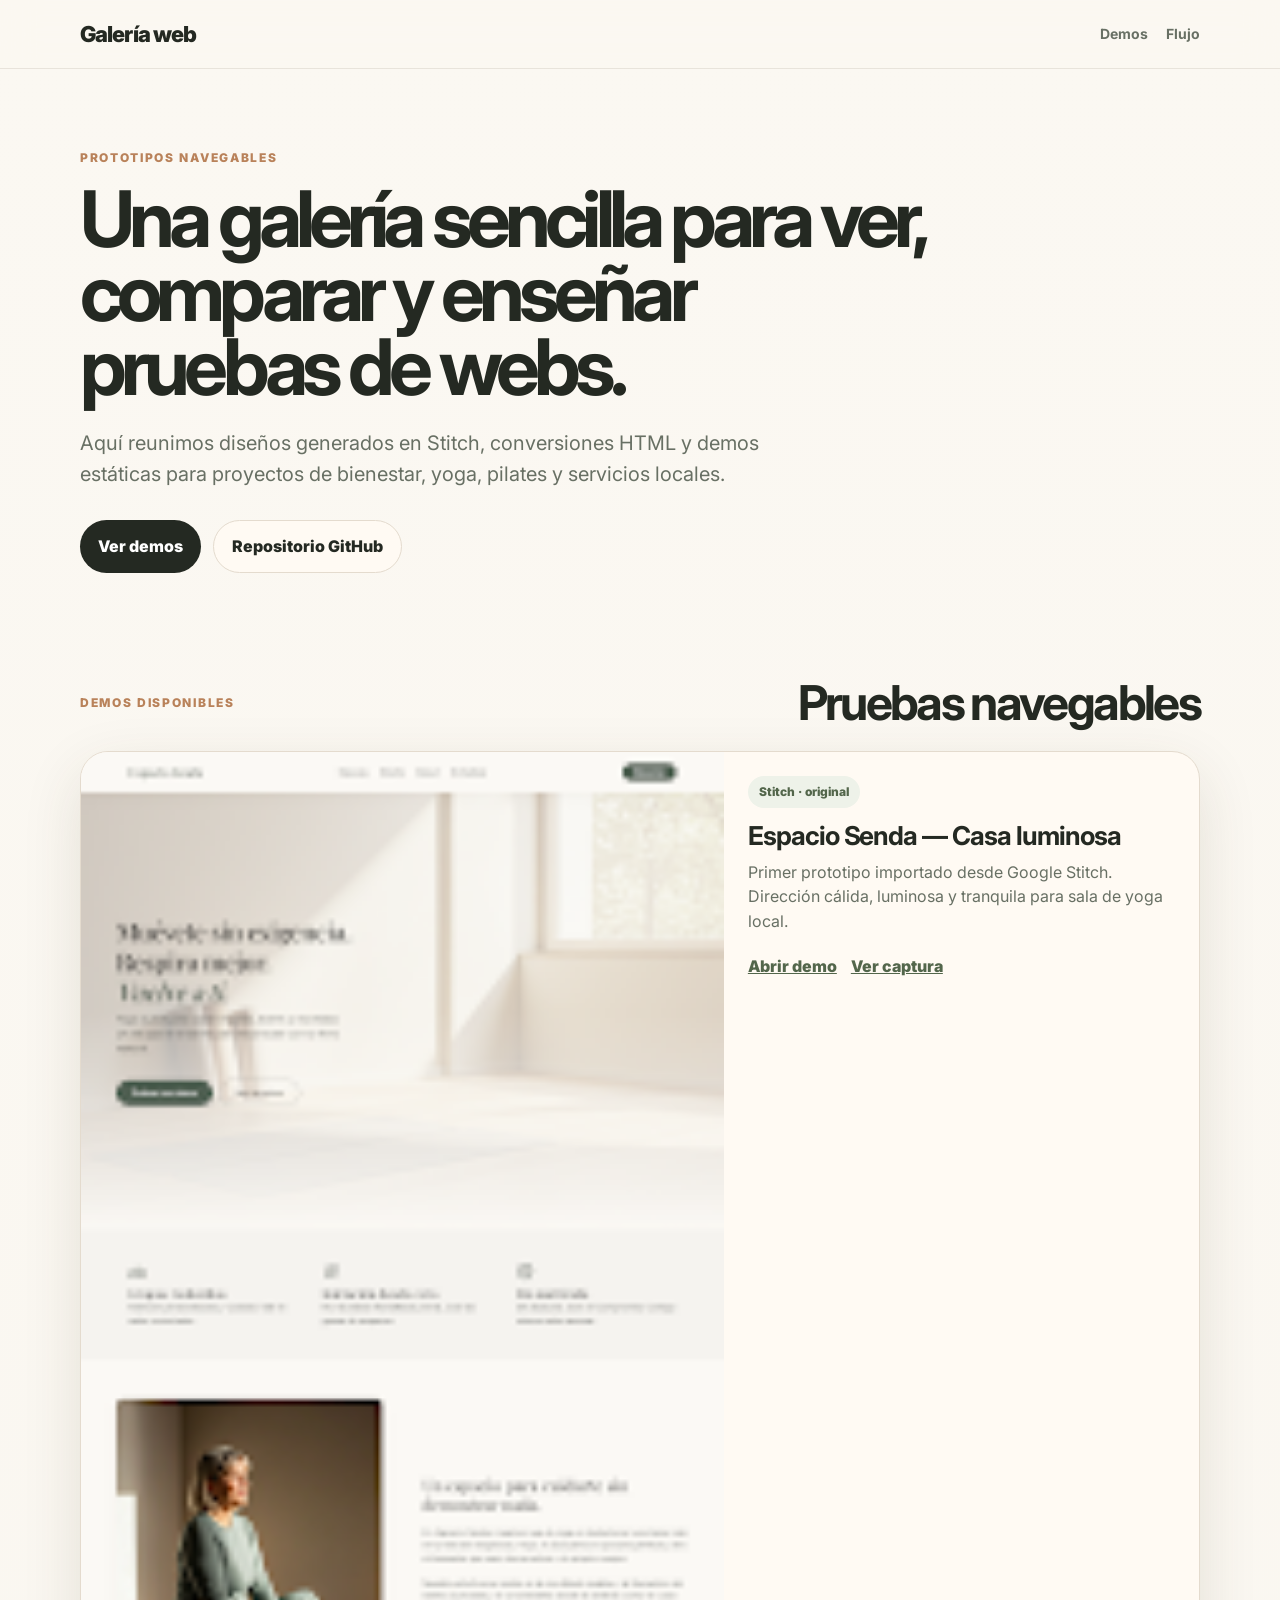
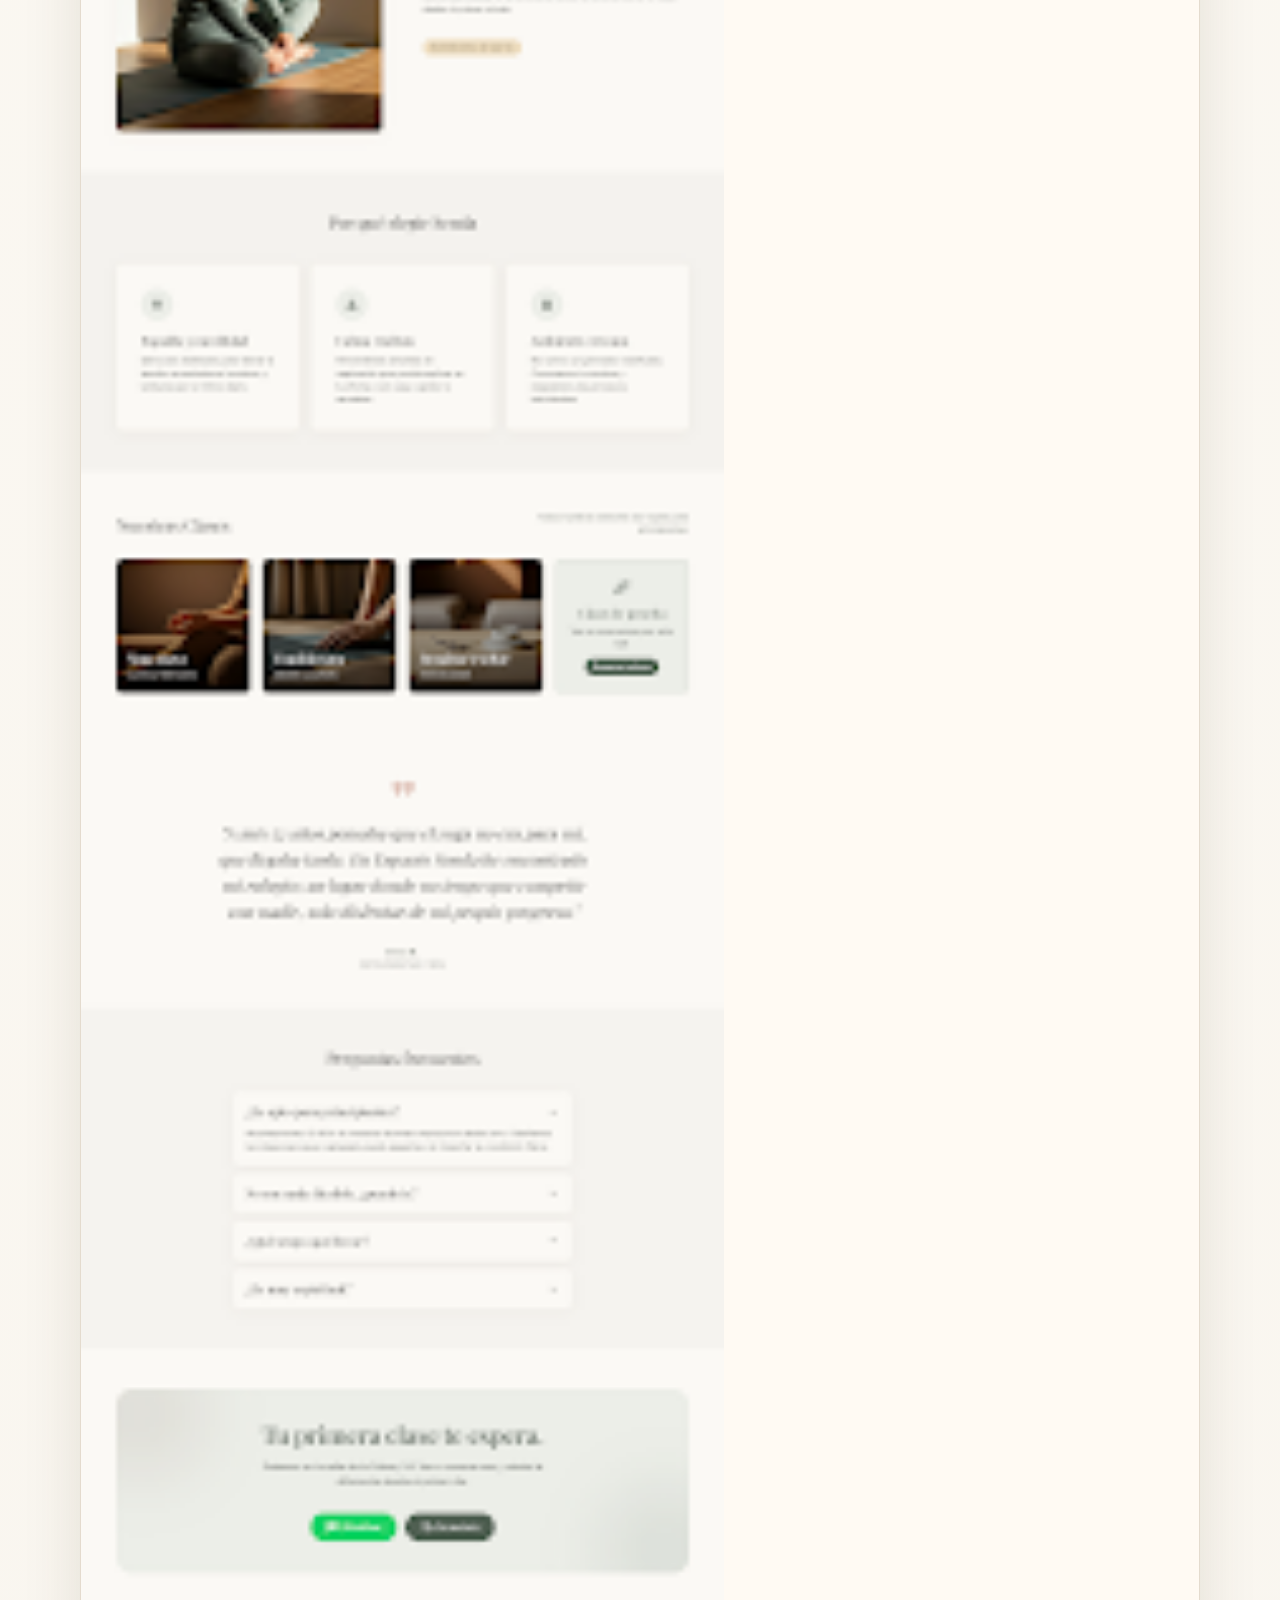
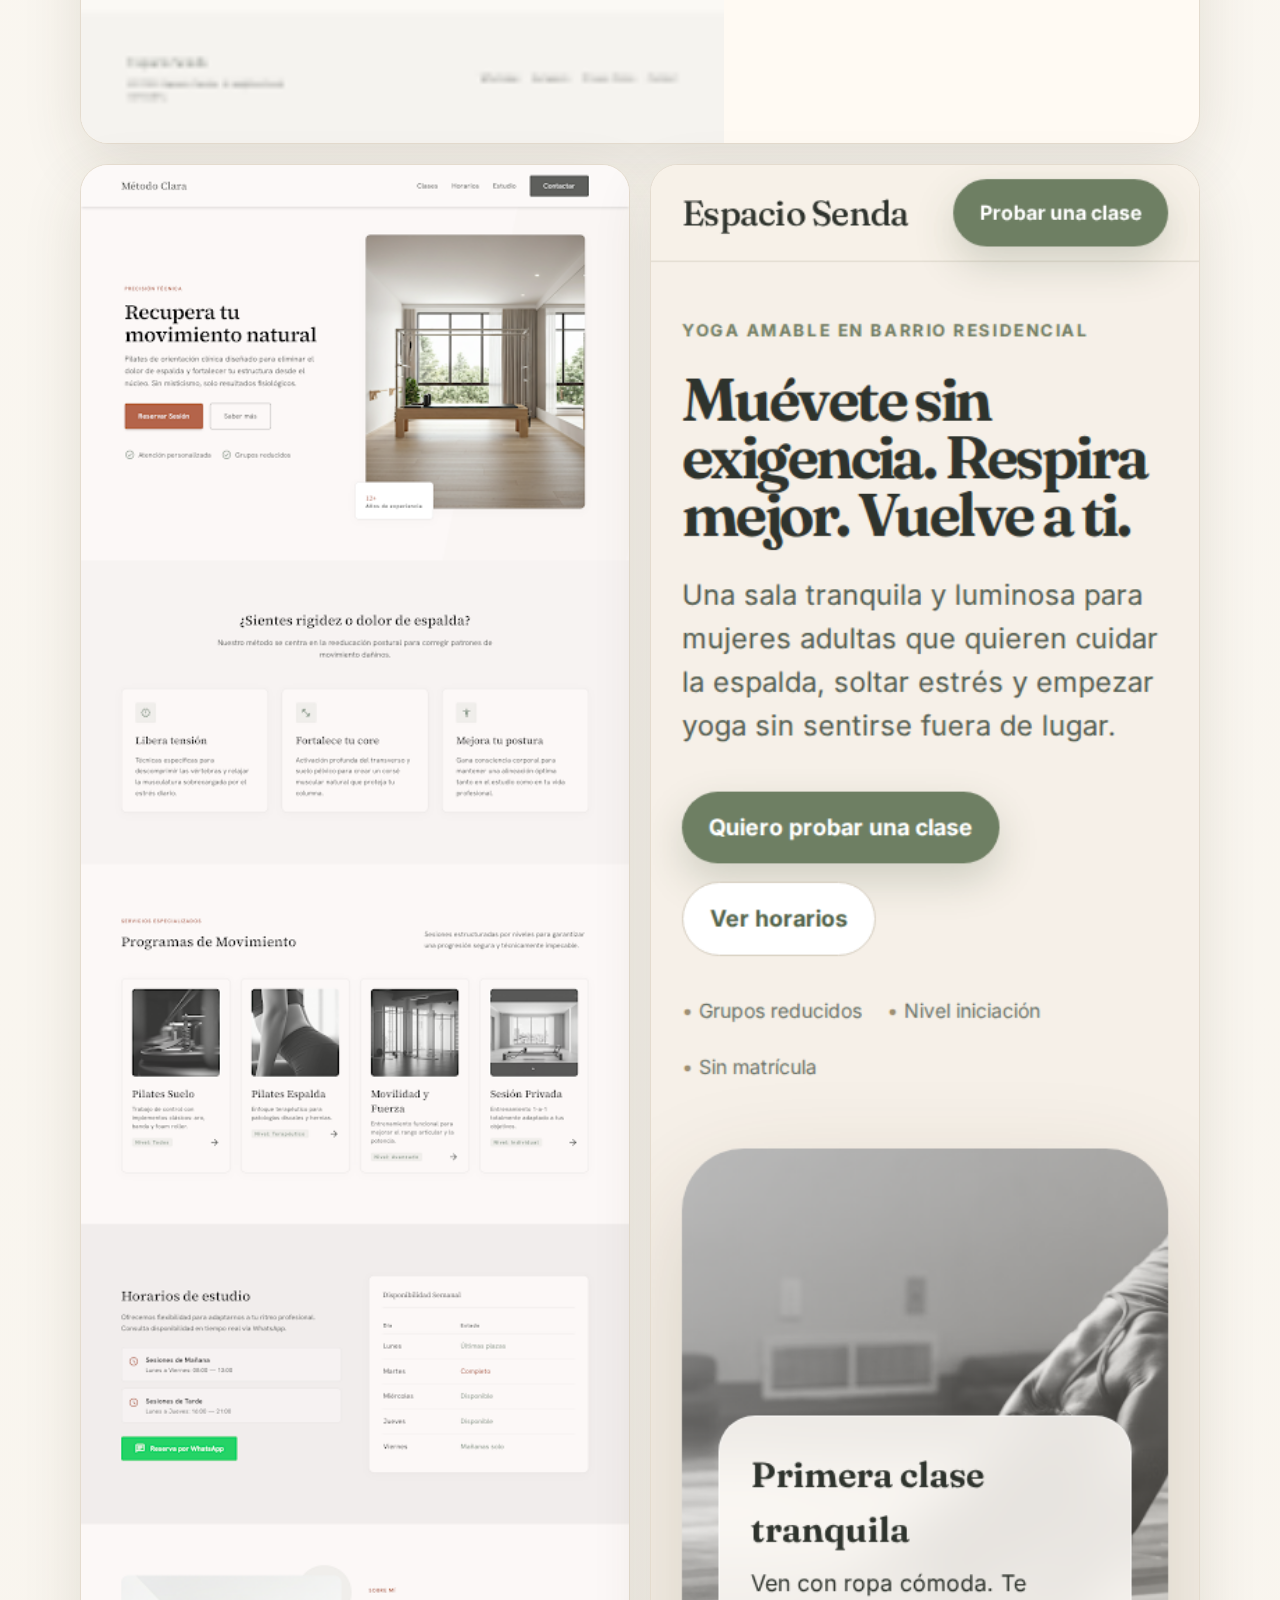
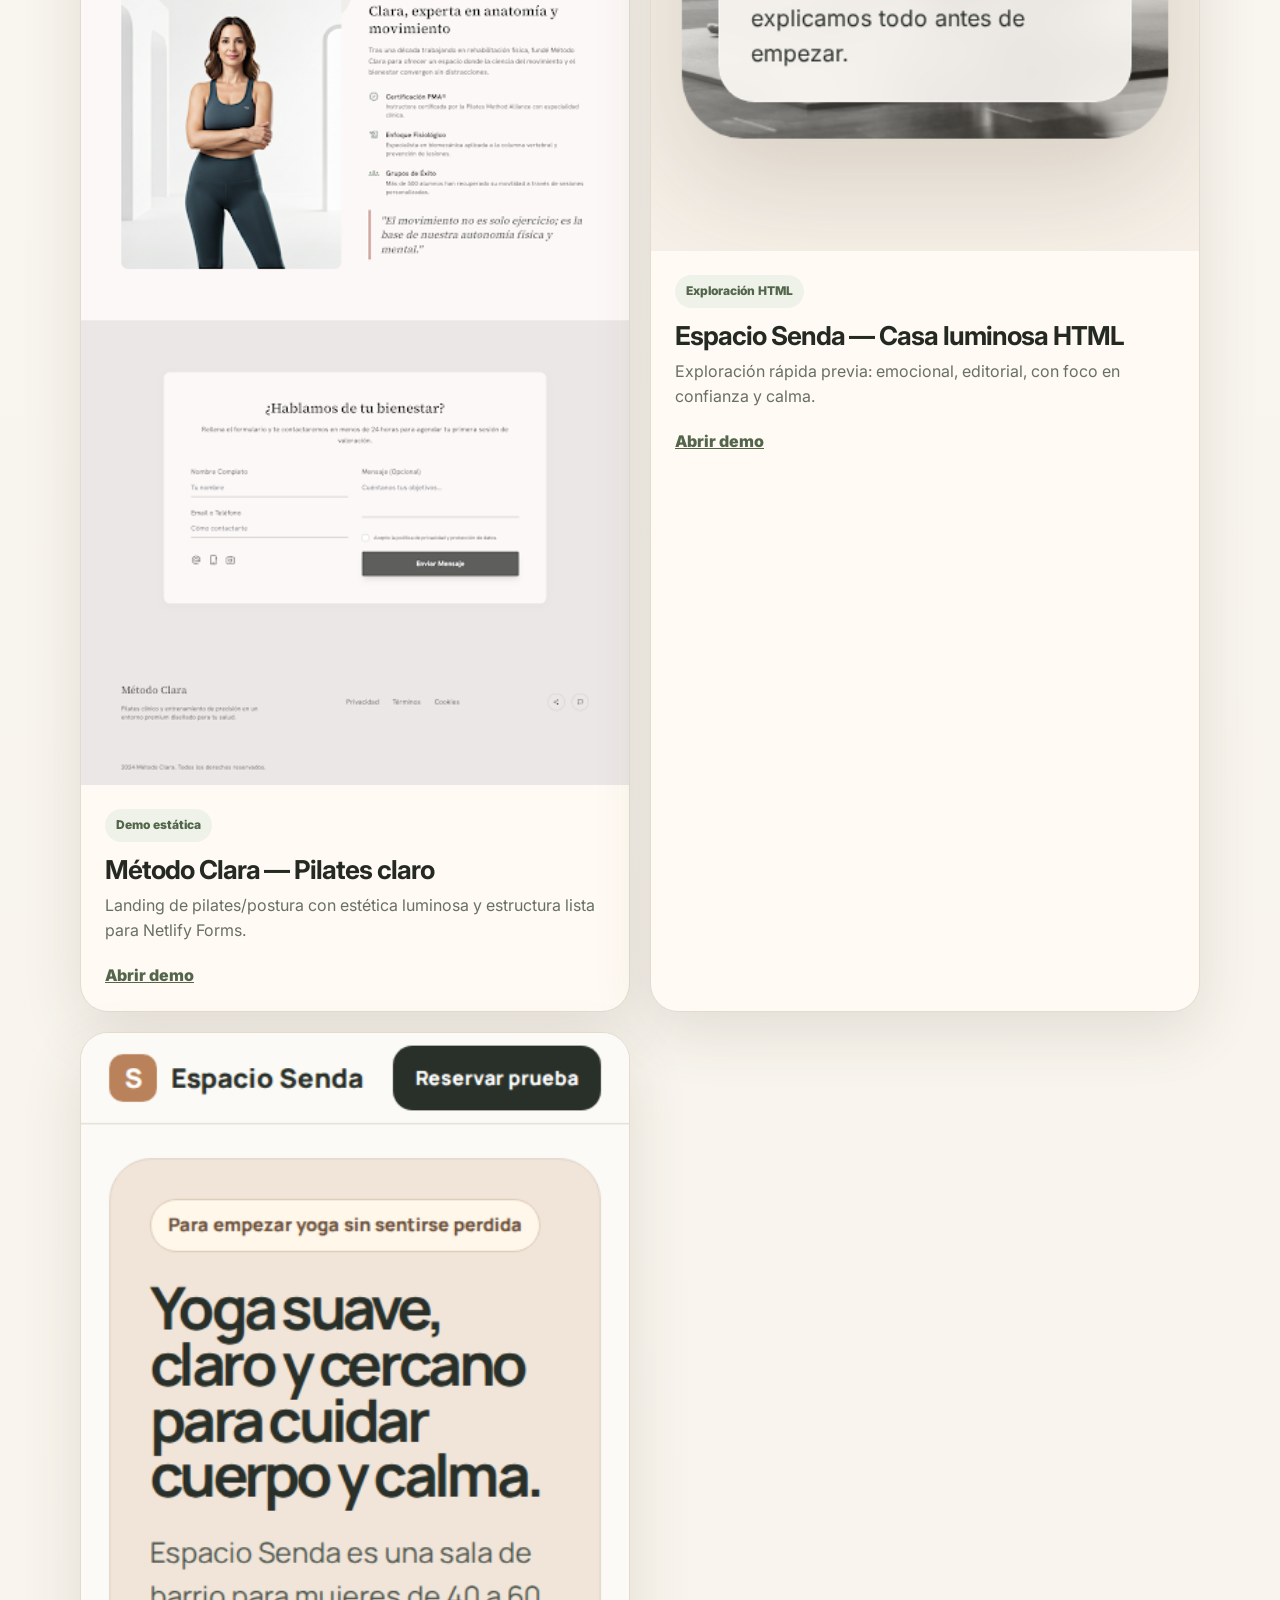
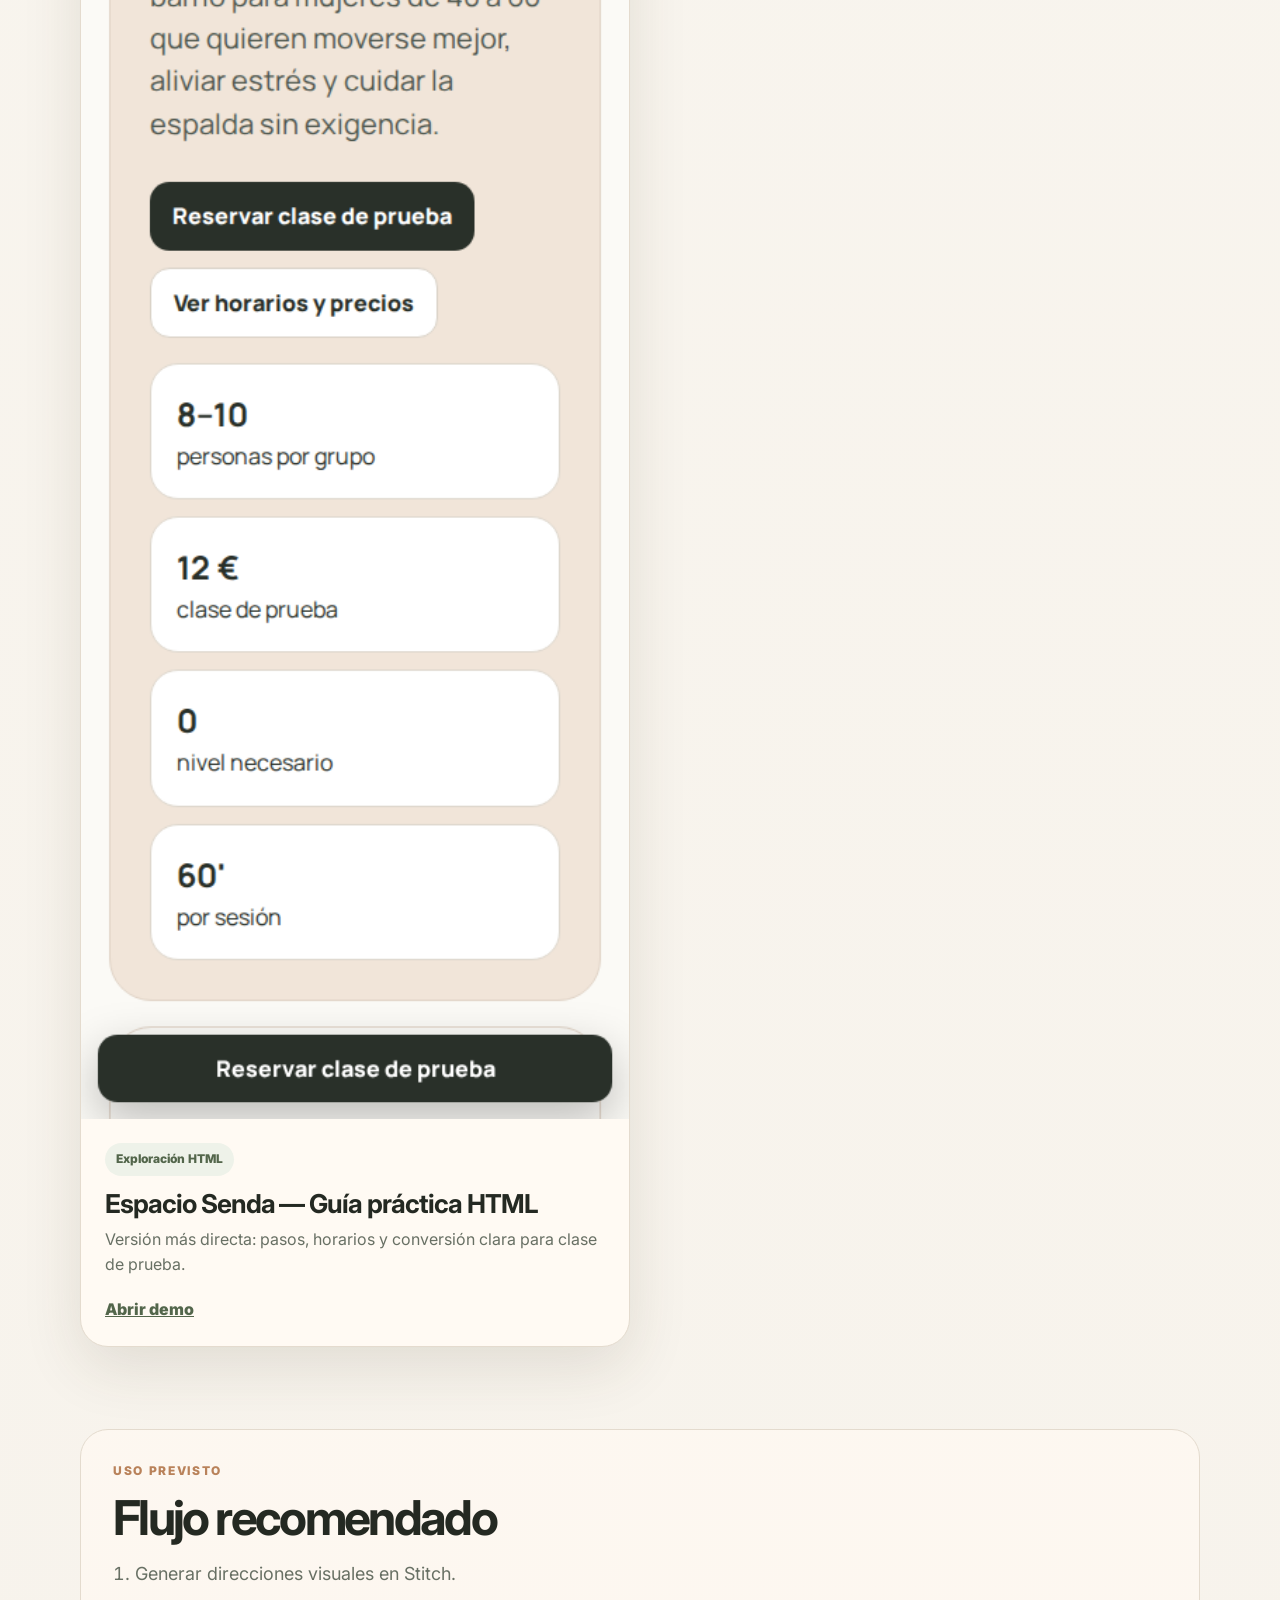
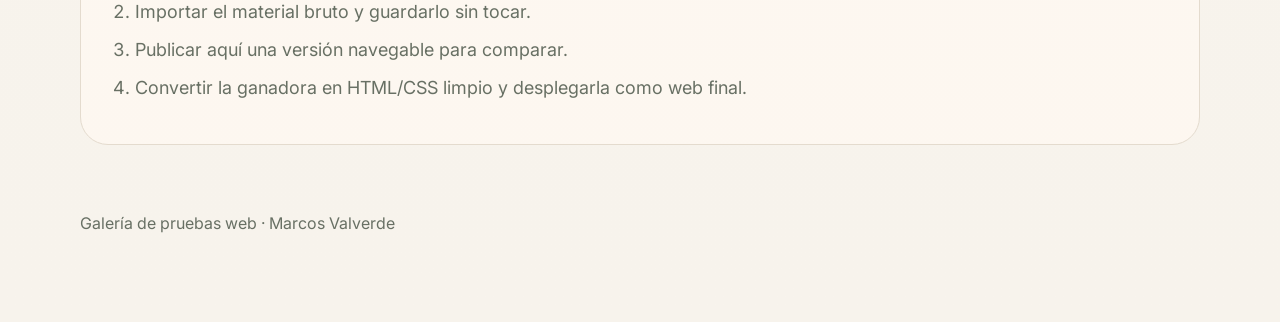
==== index.html @ 59565607 "feat: create web demos gallery" ====
<!doctype html>
<html lang="es">
<head>
  <meta charset="utf-8">
  <meta name="viewport" content="width=device-width, initial-scale=1">
  <title>Galería de webs · Marcos Valverde</title>
  <meta name="description" content="Galería de prototipos y demos web para proyectos de bienestar, yoga, pilates y pequeños negocios.">
  <link rel="preconnect" href="https://fonts.googleapis.com">
  <link rel="preconnect" href="https://fonts.gstatic.com" crossorigin>
  <link href="https://fonts.googleapis.com/css2?family=Inter:wght@400;500;600;700;800&display=swap" rel="stylesheet">
  <link rel="stylesheet" href="./styles.css">
</head>
<body>
  <header class="site-header">
    <div class="wrap nav">
      <a class="brand" href="./">Galería web</a>
      <nav aria-label="Principal">
        <a href="#demos">Demos</a>
        <a href="#flujo">Flujo</a>
      </nav>
    </div>
  </header>

  <main>
    <section class="hero wrap">
      <p class="eyebrow">Prototipos navegables</p>
      <h1>Una galería sencilla para ver, comparar y enseñar pruebas de webs.</h1>
      <p class="lead">Aquí reunimos diseños generados en Stitch, conversiones HTML y demos estáticas para proyectos de bienestar, yoga, pilates y servicios locales.</p>
      <div class="actions">
        <a class="button" href="#demos">Ver demos</a>
        <a class="button secondary" href="https://github.com/marcos283/webs-bienestar-galeria">Repositorio GitHub</a>
      </div>
    </section>

    <section id="demos" class="wrap section">
      <div class="section-title">
        <p class="eyebrow">Demos disponibles</p>
        <h2>Pruebas navegables</h2>
      </div>

      <div class="grid">
        <article class="card featured">
          <a class="thumb" href="./demos/espacio-senda-stitch/">
            <img src="./assets/espacio-senda-stitch.png" alt="Captura del prototipo Stitch de Espacio Senda">
          </a>
          <div class="card-body">
            <span class="tag">Stitch · original</span>
            <h3>Espacio Senda — Casa luminosa</h3>
            <p>Primer prototipo importado desde Google Stitch. Dirección cálida, luminosa y tranquila para sala de yoga local.</p>
            <div class="links">
              <a href="./demos/espacio-senda-stitch/">Abrir demo</a>
              <a href="./demos/espacio-senda-stitch/screen-01.png">Ver captura</a>
            </div>
          </div>
        </article>

        <article class="card">
          <a class="thumb" href="./demos/metodo-clara/">
            <img src="./assets/metodo-clara.png" alt="Captura de la demo Método Clara Pilates">
          </a>
          <div class="card-body">
            <span class="tag">Demo estática</span>
            <h3>Método Clara — Pilates claro</h3>
            <p>Landing de pilates/postura con estética luminosa y estructura lista para Netlify Forms.</p>
            <div class="links"><a href="./demos/metodo-clara/">Abrir demo</a></div>
          </div>
        </article>

        <article class="card">
          <a class="thumb" href="./demos/espacio-senda-casa-luminosa-html/">
            <img src="./assets/espacio-senda-casa-luminosa.png" alt="Mockup HTML Casa luminosa para Espacio Senda">
          </a>
          <div class="card-body">
            <span class="tag">Exploración HTML</span>
            <h3>Espacio Senda — Casa luminosa HTML</h3>
            <p>Exploración rápida previa: emocional, editorial, con foco en confianza y calma.</p>
            <div class="links"><a href="./demos/espacio-senda-casa-luminosa-html/">Abrir demo</a></div>
          </div>
        </article>

        <article class="card">
          <a class="thumb" href="./demos/espacio-senda-guia-practica-html/">
            <img src="./assets/espacio-senda-guia-practica.png" alt="Mockup HTML Guía práctica para Espacio Senda">
          </a>
          <div class="card-body">
            <span class="tag">Exploración HTML</span>
            <h3>Espacio Senda — Guía práctica HTML</h3>
            <p>Versión más directa: pasos, horarios y conversión clara para clase de prueba.</p>
            <div class="links"><a href="./demos/espacio-senda-guia-practica-html/">Abrir demo</a></div>
          </div>
        </article>
      </div>
    </section>

    <section id="flujo" class="wrap section flow">
      <p class="eyebrow">Uso previsto</p>
      <h2>Flujo recomendado</h2>
      <ol>
        <li>Generar direcciones visuales en Stitch.</li>
        <li>Importar el material bruto y guardarlo sin tocar.</li>
        <li>Publicar aquí una versión navegable para comparar.</li>
        <li>Convertir la ganadora en HTML/CSS limpio y desplegarla como web final.</li>
      </ol>
    </section>
  </main>

  <footer class="wrap footer">
    <p>Galería de pruebas web · Marcos Valverde</p>
  </footer>
</body>
</html>
---- styles.css ----
:root{--bg:#f7f3ec;--panel:#fffaf3;--ink:#242922;--muted:#687064;--line:#e4dbce;--accent:#6d7f62;--accent-2:#b9825a;--shadow:0 20px 60px rgba(69,54,35,.12);--radius:28px}*{box-sizing:border-box}html{scroll-behavior:smooth}body{margin:0;background:linear-gradient(180deg,#fbf8f2 0%,var(--bg) 100%);color:var(--ink);font-family:Inter,system-ui,-apple-system,Segoe UI,sans-serif;line-height:1.55}a{color:inherit}.wrap{width:min(1120px,calc(100% - 40px));margin-inline:auto}.site-header{position:sticky;top:0;background:rgba(251,248,242,.86);backdrop-filter:blur(18px);border-bottom:1px solid rgba(90,74,52,.12);z-index:10}.nav{height:68px;display:flex;align-items:center;justify-content:space-between}.brand{text-decoration:none;font-weight:850;letter-spacing:-.04em;font-size:22px}.nav nav{display:flex;gap:18px}.nav nav a{text-decoration:none;color:var(--muted);font-weight:700;font-size:14px}.hero{padding:80px 0 54px}.eyebrow{margin:0 0 14px;color:var(--accent-2);text-transform:uppercase;letter-spacing:.14em;font-size:12px;font-weight:850}.hero h1{max-width:880px;margin:0;font-size:clamp(42px,7vw,78px);line-height:.95;letter-spacing:-.075em}.lead{max-width:720px;color:var(--muted);font-size:20px;margin:24px 0 0}.actions{display:flex;gap:12px;flex-wrap:wrap;margin-top:30px}.button{display:inline-flex;align-items:center;justify-content:center;background:var(--ink);color:white;text-decoration:none;border-radius:999px;padding:13px 18px;font-weight:850}.button.secondary{background:var(--panel);color:var(--ink);border:1px solid var(--line)}.section{padding:52px 0}.section-title{display:flex;align-items:end;justify-content:space-between;gap:24px;margin-bottom:24px}.section h2{font-size:clamp(30px,4vw,48px);letter-spacing:-.055em;line-height:1;margin:0}.grid{display:grid;grid-template-columns:repeat(2,minmax(0,1fr));gap:20px}.card{background:var(--panel);border:1px solid var(--line);border-radius:var(--radius);overflow:hidden;box-shadow:var(--shadow)}.card.featured{grid-column:span 2;display:grid;grid-template-columns:1.15fr .85fr}.thumb{display:block;min-height:260px;background:#e9dfd0;overflow:hidden}.thumb img{width:100%;height:100%;display:block;object-fit:cover;transition:transform .35s ease}.card:hover .thumb img{transform:scale(1.025)}.card-body{padding:24px}.tag{display:inline-flex;width:max-content;background:#eef2e9;color:#53664b;border-radius:999px;padding:7px 11px;font-size:12px;font-weight:850;margin-bottom:14px}.card h3{font-size:26px;line-height:1.05;letter-spacing:-.04em;margin:0 0 10px}.card p{margin:0;color:var(--muted)}.links{display:flex;gap:14px;flex-wrap:wrap;margin-top:20px}.links a{font-weight:850;color:#53664b}.flow{background:rgba(255,250,243,.72);border:1px solid var(--line);border-radius:var(--radius);padding:32px;margin-top:30px}.flow ol{margin:18px 0 0;padding-left:22px;color:var(--muted);font-size:18px}.flow li{margin:10px 0}.footer{padding:50px 0 70px;color:var(--muted)}@media(max-width:820px){.wrap{width:min(100% - 28px,1120px)}.nav nav a:nth-child(2){display:none}.hero{padding:48px 0 34px}.hero h1{font-size:45px}.lead{font-size:18px}.grid,.card.featured{grid-template-columns:1fr}.card.featured{display:block;grid-column:auto}.thumb{min-height:220px}.section-title{display:block}.card h3{font-size:23px}.flow{padding:24px}}
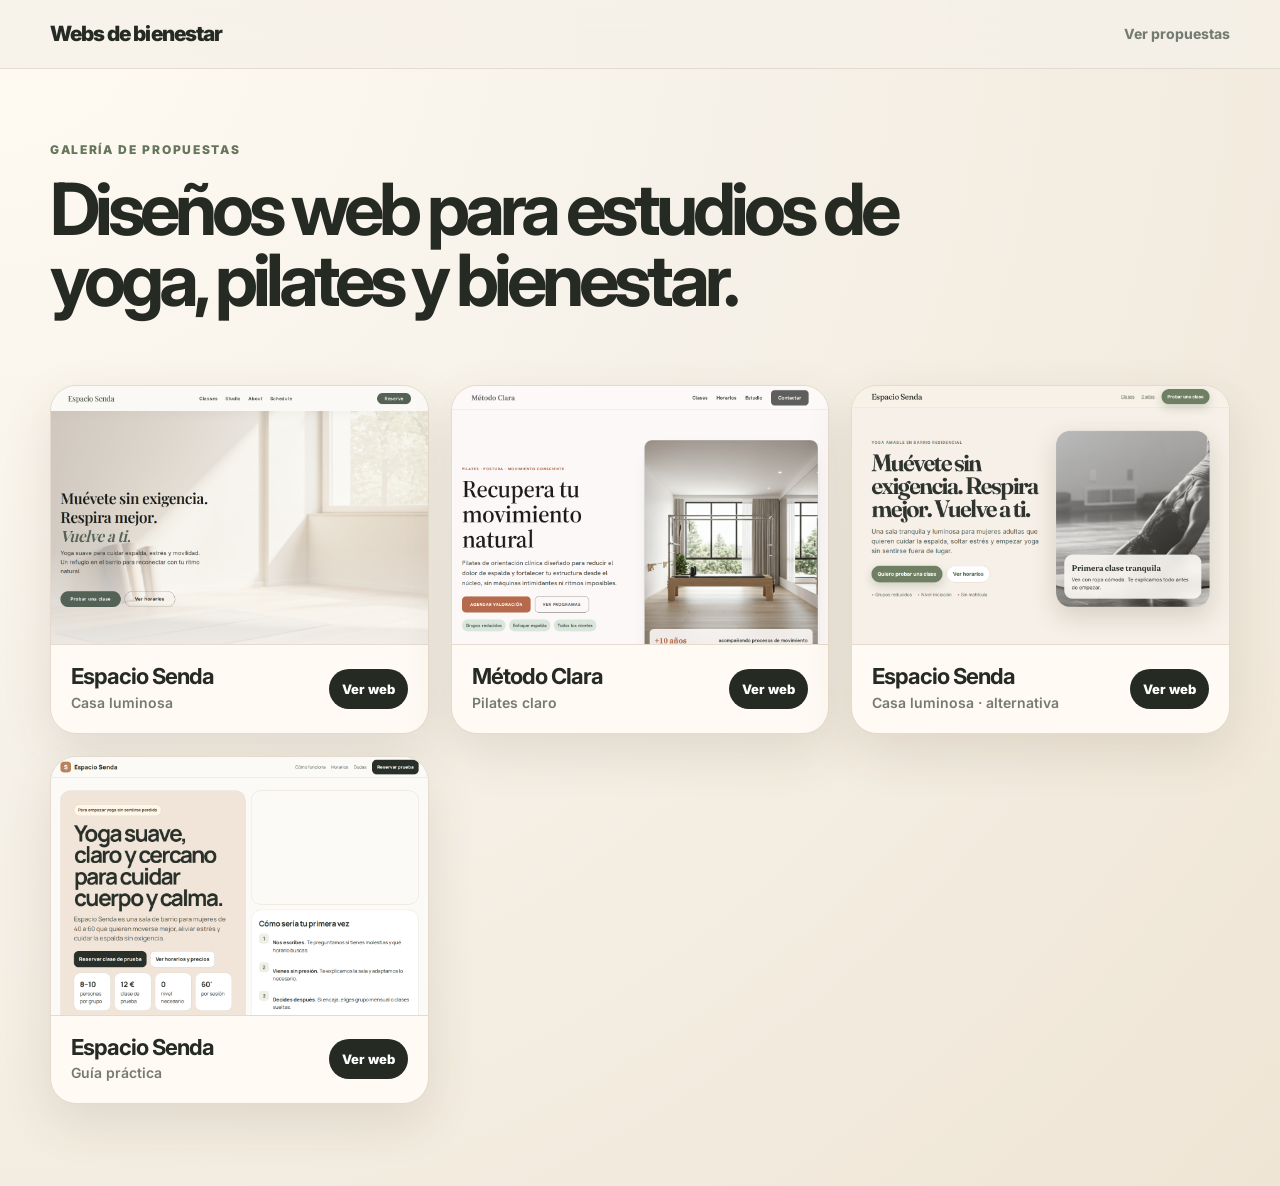
==== commit 63bf2957: "refactor: simplify gallery for client presentation" ====
--- a/index.html
+++ b/index.html
@@ -3,8 +3,8 @@
 <head>
   <meta charset="utf-8">
   <meta name="viewport" content="width=device-width, initial-scale=1">
-  <title>Galería de webs · Marcos Valverde</title>
-  <meta name="description" content="Galería de prototipos y demos web para proyectos de bienestar, yoga, pilates y pequeños negocios.">
+  <title>Webs de bienestar · Galería</title>
+  <meta name="description" content="Galería de propuestas web para yoga, pilates y bienestar.">
   <link rel="preconnect" href="https://fonts.googleapis.com">
   <link rel="preconnect" href="https://fonts.gstatic.com" crossorigin>
   <link href="https://fonts.googleapis.com/css2?family=Inter:wght@400;500;600;700;800&display=swap" rel="stylesheet">
@@ -13,99 +13,66 @@
 <body>
   <header class="site-header">
     <div class="wrap nav">
-      <a class="brand" href="./">Galería web</a>
+      <a class="brand" href="./">Webs de bienestar</a>
       <nav aria-label="Principal">
-        <a href="#demos">Demos</a>
-        <a href="#flujo">Flujo</a>
+        <a href="#demos">Ver propuestas</a>
       </nav>
     </div>
   </header>
 
   <main>
     <section class="hero wrap">
-      <p class="eyebrow">Prototipos navegables</p>
-      <h1>Una galería sencilla para ver, comparar y enseñar pruebas de webs.</h1>
-      <p class="lead">Aquí reunimos diseños generados en Stitch, conversiones HTML y demos estáticas para proyectos de bienestar, yoga, pilates y servicios locales.</p>
-      <div class="actions">
-        <a class="button" href="#demos">Ver demos</a>
-        <a class="button secondary" href="https://github.com/marcos283/webs-bienestar-galeria">Repositorio GitHub</a>
-      </div>
+      <p class="eyebrow">Galería de propuestas</p>
+      <h1>Diseños web para estudios de yoga, pilates y bienestar.</h1>
     </section>
 
     <section id="demos" class="wrap section">
-      <div class="section-title">
-        <p class="eyebrow">Demos disponibles</p>
-        <h2>Pruebas navegables</h2>
-      </div>
-
       <div class="grid">
-        <article class="card featured">
-          <a class="thumb" href="./demos/espacio-senda-stitch/">
-            <img src="./assets/espacio-senda-stitch.png" alt="Captura del prototipo Stitch de Espacio Senda">
+        <article class="card">
+          <a class="thumb" href="./demos/espacio-senda-stitch/" aria-label="Abrir Espacio Senda Casa luminosa">
+            <img src="./assets/espacio-senda-stitch.png" alt="Espacio Senda — Casa luminosa">
           </a>
           <div class="card-body">
-            <span class="tag">Stitch · original</span>
-            <h3>Espacio Senda — Casa luminosa</h3>
-            <p>Primer prototipo importado desde Google Stitch. Dirección cálida, luminosa y tranquila para sala de yoga local.</p>
-            <div class="links">
-              <a href="./demos/espacio-senda-stitch/">Abrir demo</a>
-              <a href="./demos/espacio-senda-stitch/screen-01.png">Ver captura</a>
-            </div>
+            <h2>Espacio Senda</h2>
+            <p>Casa luminosa</p>
+            <a class="open-link" href="./demos/espacio-senda-stitch/">Ver web</a>
           </div>
         </article>
 
         <article class="card">
-          <a class="thumb" href="./demos/metodo-clara/">
-            <img src="./assets/metodo-clara.png" alt="Captura de la demo Método Clara Pilates">
+          <a class="thumb" href="./demos/metodo-clara/" aria-label="Abrir Método Clara Pilates claro">
+            <img src="./assets/metodo-clara.png" alt="Método Clara — Pilates claro">
           </a>
           <div class="card-body">
-            <span class="tag">Demo estática</span>
-            <h3>Método Clara — Pilates claro</h3>
-            <p>Landing de pilates/postura con estética luminosa y estructura lista para Netlify Forms.</p>
-            <div class="links"><a href="./demos/metodo-clara/">Abrir demo</a></div>
+            <h2>Método Clara</h2>
+            <p>Pilates claro</p>
+            <a class="open-link" href="./demos/metodo-clara/">Ver web</a>
           </div>
         </article>
 
         <article class="card">
-          <a class="thumb" href="./demos/espacio-senda-casa-luminosa-html/">
-            <img src="./assets/espacio-senda-casa-luminosa.png" alt="Mockup HTML Casa luminosa para Espacio Senda">
+          <a class="thumb" href="./demos/espacio-senda-casa-luminosa-html/" aria-label="Abrir Espacio Senda Casa luminosa HTML">
+            <img src="./assets/espacio-senda-casa-luminosa.png" alt="Espacio Senda — Casa luminosa HTML">
           </a>
           <div class="card-body">
-            <span class="tag">Exploración HTML</span>
-            <h3>Espacio Senda — Casa luminosa HTML</h3>
-            <p>Exploración rápida previa: emocional, editorial, con foco en confianza y calma.</p>
-            <div class="links"><a href="./demos/espacio-senda-casa-luminosa-html/">Abrir demo</a></div>
+            <h2>Espacio Senda</h2>
+            <p>Casa luminosa · alternativa</p>
+            <a class="open-link" href="./demos/espacio-senda-casa-luminosa-html/">Ver web</a>
           </div>
         </article>
 
         <article class="card">
-          <a class="thumb" href="./demos/espacio-senda-guia-practica-html/">
-            <img src="./assets/espacio-senda-guia-practica.png" alt="Mockup HTML Guía práctica para Espacio Senda">
+          <a class="thumb" href="./demos/espacio-senda-guia-practica-html/" aria-label="Abrir Espacio Senda Guía práctica">
+            <img src="./assets/espacio-senda-guia-practica.png" alt="Espacio Senda — Guía práctica">
           </a>
           <div class="card-body">
-            <span class="tag">Exploración HTML</span>
-            <h3>Espacio Senda — Guía práctica HTML</h3>
-            <p>Versión más directa: pasos, horarios y conversión clara para clase de prueba.</p>
-            <div class="links"><a href="./demos/espacio-senda-guia-practica-html/">Abrir demo</a></div>
+            <h2>Espacio Senda</h2>
+            <p>Guía práctica</p>
+            <a class="open-link" href="./demos/espacio-senda-guia-practica-html/">Ver web</a>
           </div>
         </article>
       </div>
     </section>
-
-    <section id="flujo" class="wrap section flow">
-      <p class="eyebrow">Uso previsto</p>
-      <h2>Flujo recomendado</h2>
-      <ol>
-        <li>Generar direcciones visuales en Stitch.</li>
-        <li>Importar el material bruto y guardarlo sin tocar.</li>
-        <li>Publicar aquí una versión navegable para comparar.</li>
-        <li>Convertir la ganadora en HTML/CSS limpio y desplegarla como web final.</li>
-      </ol>
-    </section>
   </main>
-
-  <footer class="wrap footer">
-    <p>Galería de pruebas web · Marcos Valverde</p>
-  </footer>
 </body>
 </html>
--- a/styles.css
+++ b/styles.css
@@ -1 +1,171 @@
-:root{--bg:#f7f3ec;--panel:#fffaf3;--ink:#242922;--muted:#687064;--line:#e4dbce;--accent:#6d7f62;--accent-2:#b9825a;--shadow:0 20px 60px rgba(69,54,35,.12);--radius:28px}*{box-sizing:border-box}html{scroll-behavior:smooth}body{margin:0;background:linear-gradient(180deg,#fbf8f2 0%,var(--bg) 100%);color:var(--ink);font-family:Inter,system-ui,-apple-system,Segoe UI,sans-serif;line-height:1.55}a{color:inherit}.wrap{width:min(1120px,calc(100% - 40px));margin-inline:auto}.site-header{position:sticky;top:0;background:rgba(251,248,242,.86);backdrop-filter:blur(18px);border-bottom:1px solid rgba(90,74,52,.12);z-index:10}.nav{height:68px;display:flex;align-items:center;justify-content:space-between}.brand{text-decoration:none;font-weight:850;letter-spacing:-.04em;font-size:22px}.nav nav{display:flex;gap:18px}.nav nav a{text-decoration:none;color:var(--muted);font-weight:700;font-size:14px}.hero{padding:80px 0 54px}.eyebrow{margin:0 0 14px;color:var(--accent-2);text-transform:uppercase;letter-spacing:.14em;font-size:12px;font-weight:850}.hero h1{max-width:880px;margin:0;font-size:clamp(42px,7vw,78px);line-height:.95;letter-spacing:-.075em}.lead{max-width:720px;color:var(--muted);font-size:20px;margin:24px 0 0}.actions{display:flex;gap:12px;flex-wrap:wrap;margin-top:30px}.button{display:inline-flex;align-items:center;justify-content:center;background:var(--ink);color:white;text-decoration:none;border-radius:999px;padding:13px 18px;font-weight:850}.button.secondary{background:var(--panel);color:var(--ink);border:1px solid var(--line)}.section{padding:52px 0}.section-title{display:flex;align-items:end;justify-content:space-between;gap:24px;margin-bottom:24px}.section h2{font-size:clamp(30px,4vw,48px);letter-spacing:-.055em;line-height:1;margin:0}.grid{display:grid;grid-template-columns:repeat(2,minmax(0,1fr));gap:20px}.card{background:var(--panel);border:1px solid var(--line);border-radius:var(--radius);overflow:hidden;box-shadow:var(--shadow)}.card.featured{grid-column:span 2;display:grid;grid-template-columns:1.15fr .85fr}.thumb{display:block;min-height:260px;background:#e9dfd0;overflow:hidden}.thumb img{width:100%;height:100%;display:block;object-fit:cover;transition:transform .35s ease}.card:hover .thumb img{transform:scale(1.025)}.card-body{padding:24px}.tag{display:inline-flex;width:max-content;background:#eef2e9;color:#53664b;border-radius:999px;padding:7px 11px;font-size:12px;font-weight:850;margin-bottom:14px}.card h3{font-size:26px;line-height:1.05;letter-spacing:-.04em;margin:0 0 10px}.card p{margin:0;color:var(--muted)}.links{display:flex;gap:14px;flex-wrap:wrap;margin-top:20px}.links a{font-weight:850;color:#53664b}.flow{background:rgba(255,250,243,.72);border:1px solid var(--line);border-radius:var(--radius);padding:32px;margin-top:30px}.flow ol{margin:18px 0 0;padding-left:22px;color:var(--muted);font-size:18px}.flow li{margin:10px 0}.footer{padding:50px 0 70px;color:var(--muted)}@media(max-width:820px){.wrap{width:min(100% - 28px,1120px)}.nav nav a:nth-child(2){display:none}.hero{padding:48px 0 34px}.hero h1{font-size:45px}.lead{font-size:18px}.grid,.card.featured{grid-template-columns:1fr}.card.featured{display:block;grid-column:auto}.thumb{min-height:220px}.section-title{display:block}.card h3{font-size:23px}.flow{padding:24px}}+:root {
+  --bg: #f6f1e8;
+  --panel: #fffaf3;
+  --ink: #252a23;
+  --muted: #747b70;
+  --line: #e4dbce;
+  --accent: #64765b;
+  --shadow: 0 18px 50px rgba(70, 55, 34, .12);
+  --radius: 26px;
+}
+
+* { box-sizing: border-box; }
+html { scroll-behavior: smooth; }
+body {
+  margin: 0;
+  min-height: 100vh;
+  background: radial-gradient(circle at top left, #fffaf2 0, var(--bg) 44%, #efe5d5 100%);
+  color: var(--ink);
+  font-family: Inter, system-ui, -apple-system, Segoe UI, sans-serif;
+  line-height: 1.45;
+}
+a { color: inherit; }
+.wrap { width: min(1180px, calc(100% - 40px)); margin-inline: auto; }
+
+.site-header {
+  position: sticky;
+  top: 0;
+  z-index: 10;
+  background: rgba(246, 241, 232, .82);
+  backdrop-filter: blur(18px);
+  border-bottom: 1px solid rgba(80, 65, 45, .12);
+}
+.nav {
+  height: 68px;
+  display: flex;
+  align-items: center;
+  justify-content: space-between;
+}
+.brand {
+  text-decoration: none;
+  font-size: 21px;
+  font-weight: 850;
+  letter-spacing: -.045em;
+}
+.nav nav a {
+  text-decoration: none;
+  color: var(--muted);
+  font-size: 14px;
+  font-weight: 750;
+}
+
+.hero {
+  padding: 72px 0 36px;
+}
+.eyebrow {
+  margin: 0 0 16px;
+  color: var(--accent);
+  text-transform: uppercase;
+  letter-spacing: .14em;
+  font-size: 12px;
+  font-weight: 850;
+}
+.hero h1 {
+  max-width: 920px;
+  margin: 0;
+  font-size: clamp(42px, 6vw, 72px);
+  line-height: .98;
+  letter-spacing: -.07em;
+}
+
+.section { padding: 34px 0 82px; }
+.grid {
+  display: grid;
+  grid-template-columns: repeat(3, minmax(0, 1fr));
+  gap: 22px;
+  align-items: stretch;
+}
+.card {
+  display: flex;
+  flex-direction: column;
+  min-width: 0;
+  min-height: 100%;
+  background: var(--panel);
+  border: 1px solid var(--line);
+  border-radius: var(--radius);
+  overflow: hidden;
+  box-shadow: var(--shadow);
+  transition: transform .22s ease, box-shadow .22s ease, border-color .22s ease;
+}
+.card:hover {
+  transform: translateY(-4px);
+  box-shadow: 0 26px 70px rgba(70, 55, 34, .17);
+  border-color: rgba(100, 118, 91, .38);
+}
+.thumb {
+  display: grid;
+  place-items: center;
+  width: 100%;
+  aspect-ratio: 16 / 11;
+  background: linear-gradient(145deg, #efe5d5, #fffaf3);
+  overflow: hidden;
+  border-bottom: 1px solid var(--line);
+  text-decoration: none;
+}
+.thumb img {
+  width: 100%;
+  height: 100%;
+  display: block;
+  object-fit: cover;
+  object-position: top center;
+  padding: 0;
+  transition: transform .32s ease;
+}
+.card:hover .thumb img { transform: scale(1.025); }
+.card-body {
+  display: grid;
+  grid-template-columns: 1fr auto;
+  grid-template-areas:
+    "title action"
+    "subtitle action";
+  gap: 4px 14px;
+  align-items: center;
+  padding: 20px;
+}
+.card h2 {
+  grid-area: title;
+  margin: 0;
+  font-size: 22px;
+  line-height: 1.05;
+  letter-spacing: -.045em;
+}
+.card p {
+  grid-area: subtitle;
+  margin: 0;
+  color: var(--muted);
+  font-size: 14px;
+  font-weight: 600;
+}
+.open-link {
+  grid-area: action;
+  align-self: center;
+  justify-self: end;
+  display: inline-flex;
+  align-items: center;
+  justify-content: center;
+  min-height: 40px;
+  padding: 10px 13px;
+  border-radius: 999px;
+  background: var(--ink);
+  color: white;
+  text-decoration: none;
+  font-size: 13px;
+  font-weight: 850;
+  white-space: nowrap;
+}
+
+@media (max-width: 980px) {
+  .grid { grid-template-columns: repeat(2, minmax(0, 1fr)); }
+}
+@media (max-width: 640px) {
+  .wrap { width: min(100% - 28px, 1180px); }
+  .nav { height: 62px; }
+  .nav nav { display: none; }
+  .hero { padding: 46px 0 22px; }
+  .hero h1 { font-size: 42px; }
+  .section { padding-top: 24px; }
+  .grid { grid-template-columns: 1fr; gap: 18px; }
+  .thumb { aspect-ratio: 16 / 10; }
+  .thumb img { padding: 0; }
+  .card-body { padding: 18px; }
+}
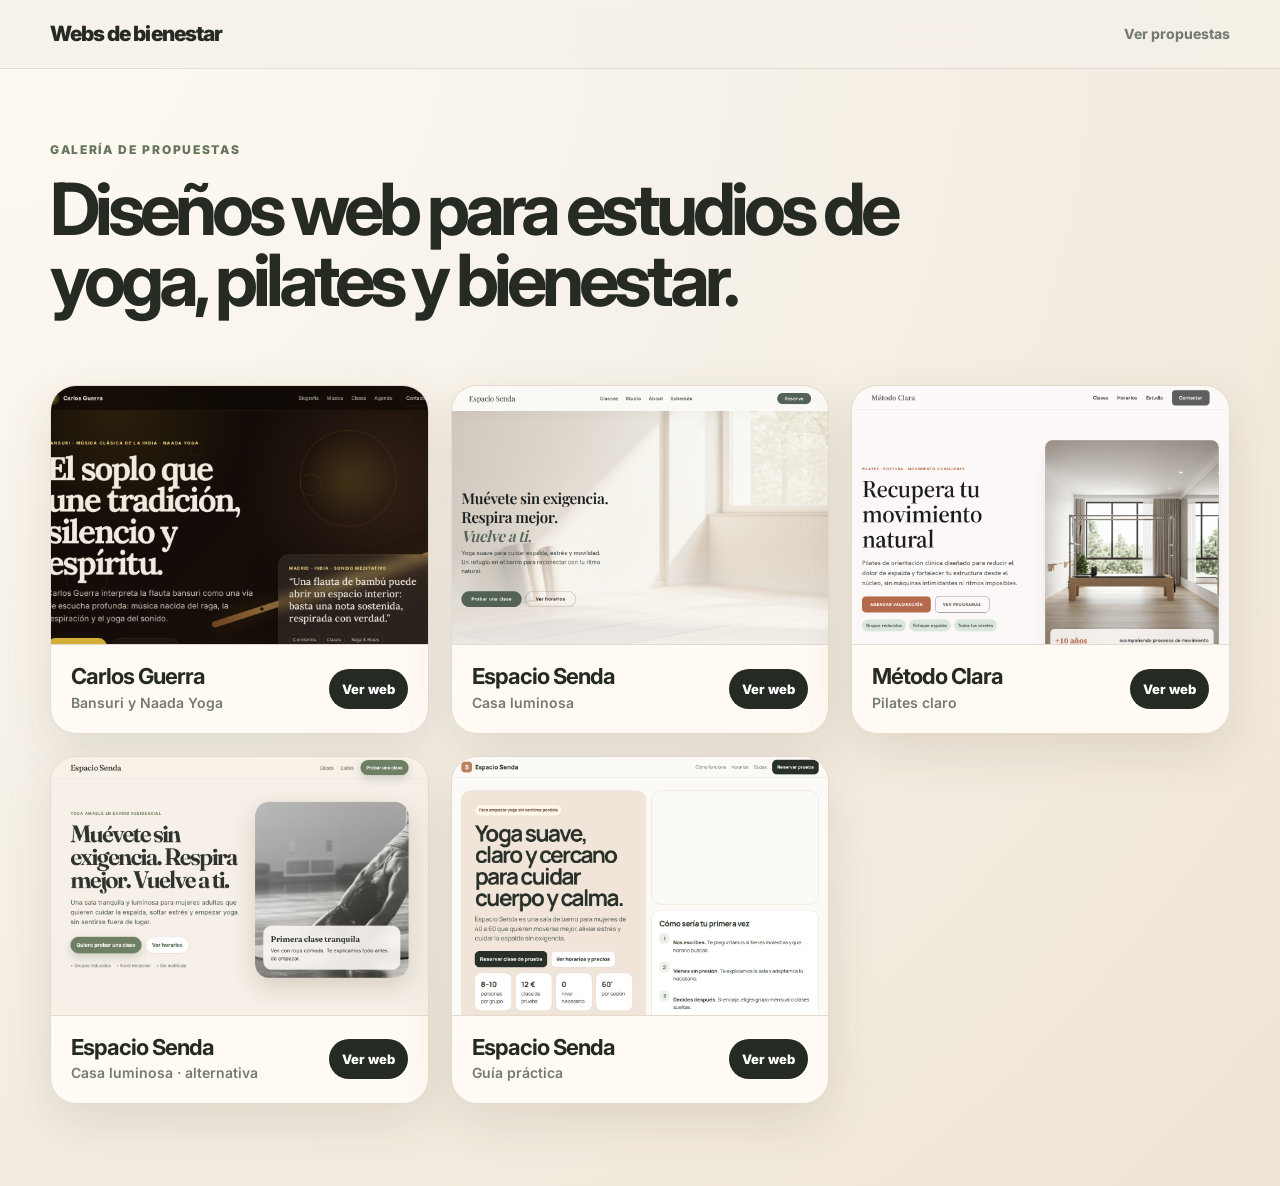
==== commit 8bc91f6e: "feat: add Carlos Guerra demo to gallery" ====
--- a/index.html
+++ b/index.html
@@ -28,6 +28,17 @@
 
     <section id="demos" class="wrap section">
       <div class="grid">
+        <article class="card">
+          <a class="thumb" href="./demos/carlos-guerra-bansuri/" aria-label="Abrir Carlos Guerra Bansuri y Naada Yoga">
+            <img src="./assets/carlos-guerra-bansuri.png" alt="Carlos Guerra — Bansuri y Naada Yoga">
+          </a>
+          <div class="card-body">
+            <h2>Carlos Guerra</h2>
+            <p>Bansuri y Naada Yoga</p>
+            <a class="open-link" href="./demos/carlos-guerra-bansuri/">Ver web</a>
+          </div>
+        </article>
+
         <article class="card">
           <a class="thumb" href="./demos/espacio-senda-stitch/" aria-label="Abrir Espacio Senda Casa luminosa">
             <img src="./assets/espacio-senda-stitch.png" alt="Espacio Senda — Casa luminosa">
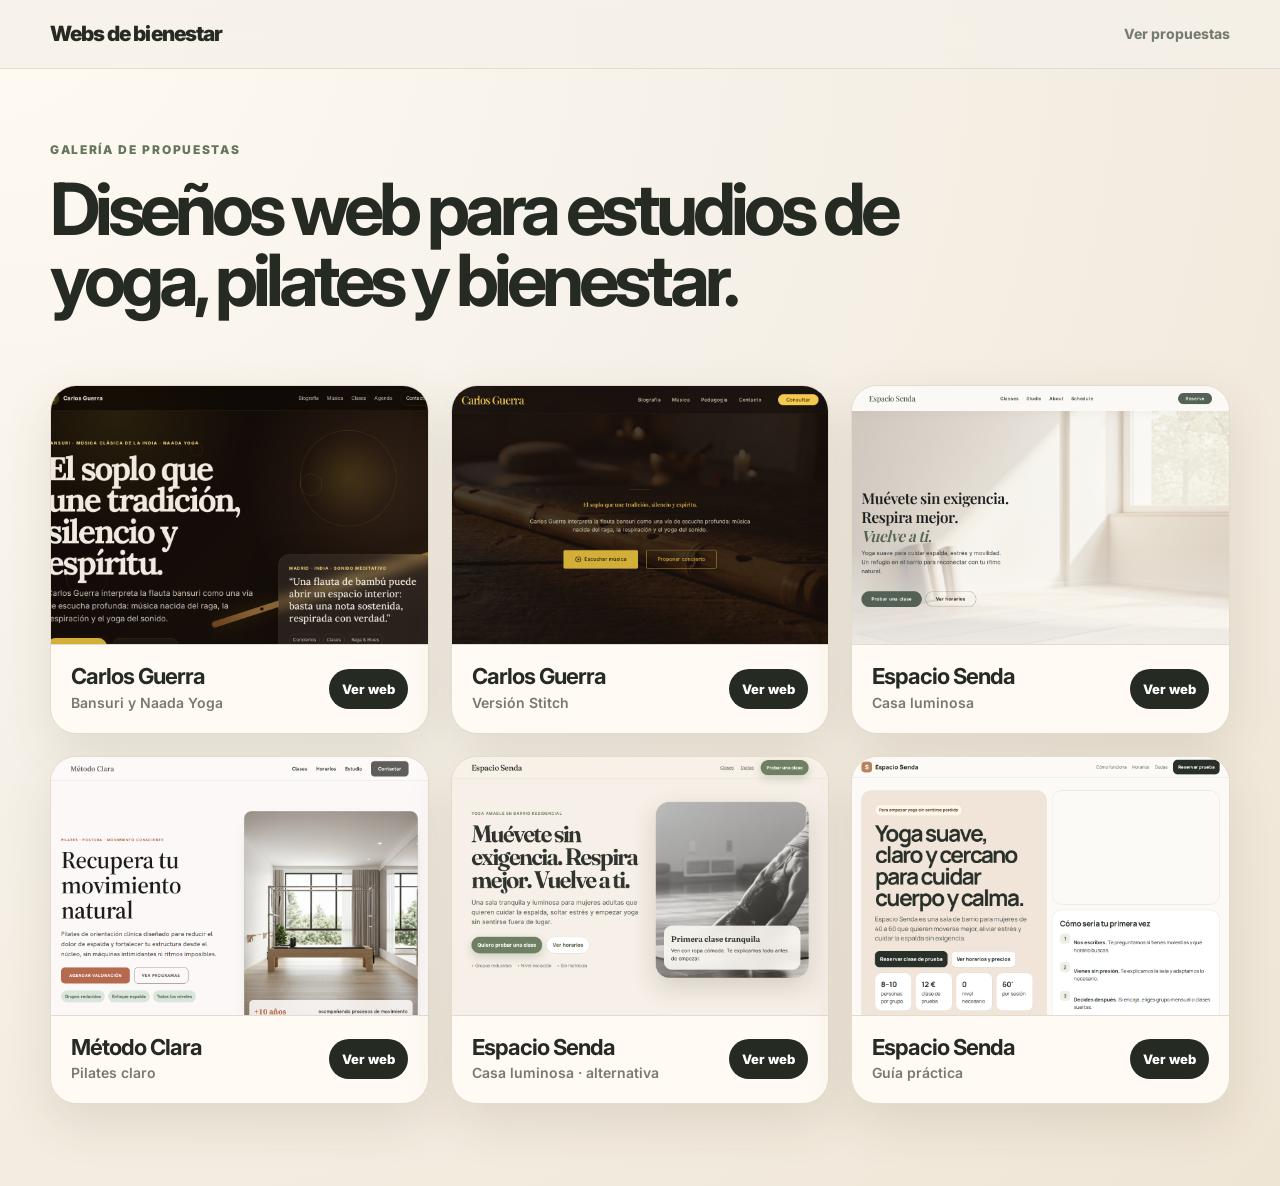
==== commit 57d1612f: "feat: add Carlos Guerra Stitch demo to gallery" ====
--- a/index.html
+++ b/index.html
@@ -36,6 +36,17 @@
             <h2>Carlos Guerra</h2>
             <p>Bansuri y Naada Yoga</p>
             <a class="open-link" href="./demos/carlos-guerra-bansuri/">Ver web</a>
+          </div>
+        </article>
+
+        <article class="card">
+          <a class="thumb" href="./demos/carlos-guerra-stitch/" aria-label="Abrir Carlos Guerra versión Stitch">
+            <img src="./assets/carlos-guerra-stitch.png" alt="Carlos Guerra — versión Stitch">
+          </a>
+          <div class="card-body">
+            <h2>Carlos Guerra</h2>
+            <p>Versión Stitch</p>
+            <a class="open-link" href="./demos/carlos-guerra-stitch/">Ver web</a>
           </div>
         </article>
 
